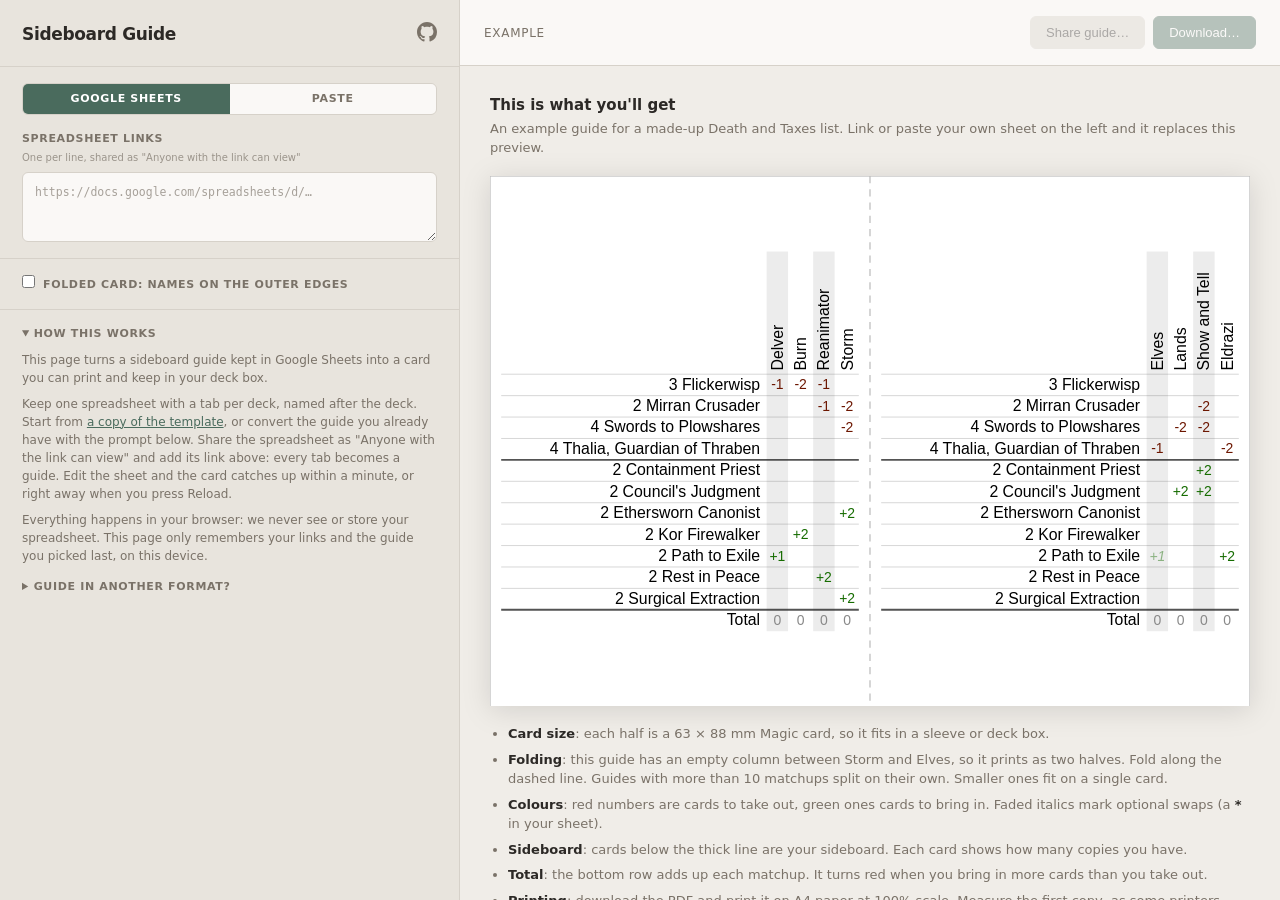
==== web/index.html @ 9b5c143d "Write the PDF by hand and put both downloads in one menu The PDF no longer loads jsPDF and svg2pdf.j" ====
<!DOCTYPE html>
<html lang="en">
<head>
  <meta charset="UTF-8">
  <meta name="viewport" content="width=device-width, initial-scale=1.0">
  <meta http-equiv="Content-Security-Policy" content="default-src 'self'; connect-src https://docs.google.com https://*.googleusercontent.com; style-src 'self' 'unsafe-inline'; img-src 'self' data:; base-uri 'none'">
  <title>MtG Sideboard Guide Generator</title>
  <link rel="stylesheet" href="style.css">
</head>
<body>
  <div class="app">

    <aside class="sidebar">
      <div class="sidebar-header">
        <h1>Sideboard Guide</h1>
        <a class="github-link" href="https://github.com/dgmora/MtG-Sideboard-Guides" target="_blank" rel="noopener" aria-label="Source code on GitHub" title="Source code on GitHub">
          <svg viewBox="0 0 16 16" width="20" height="20" aria-hidden="true"><path fill="currentColor" d="M8 0C3.58 0 0 3.58 0 8c0 3.54 2.29 6.53 5.47 7.59.4.07.55-.17.55-.38 0-.19-.01-.82-.01-1.49-2.01.37-2.53-.49-2.69-.94-.09-.23-.48-.94-.82-1.13-.28-.15-.68-.52-.01-.53.63-.01 1.08.58 1.23.82.72 1.21 1.87.87 2.33.66.07-.52.28-.87.51-1.07-1.78-.2-3.64-.89-3.64-3.95 0-.87.31-1.59.82-2.15-.08-.2-.36-1.02.08-2.12 0 0 .67-.21 2.2.82.64-.18 1.32-.27 2-.27.68 0 1.36.09 2 .27 1.53-1.04 2.2-.82 2.2-.82.44 1.1.16 1.92.08 2.12.51.56.82 1.27.82 2.15 0 3.07-1.87 3.75-3.65 3.95.29.25.54.73.54 1.48 0 1.07-.01 1.93-.01 2.2 0 .21.15.46.55.38A8.013 8.013 0 0016 8c0-4.42-3.58-8-8-8z"/></svg>
        </a>
      </div>

      <div class="source-toggle" role="radiogroup" aria-label="Source">
        <label><input type="radio" name="source" value="sheets" checked> Google Sheets</label>
        <label><input type="radio" name="source" value="paste"> Paste</label>
      </div>

      <div id="sheets-section" class="input-section">
        <label for="sheet-links">Spreadsheet links <span class="label-hint">One per line, shared as "Anyone with the link can view"</span></label>
        <textarea id="sheet-links" class="links" spellcheck="false" placeholder="https://docs.google.com/spreadsheets/d/…"></textarea>
        <p id="sheet-status" class="sheet-status" role="status"></p>
        <p id="sheet-updated" class="sheet-updated" hidden><span id="updated-at"></span> <button id="reload-btn" class="link-button" type="button">Reload</button></p>
      </div>

      <div id="paste-section" class="input-section" hidden>
        <label for="data-input">Sideboard guide <span class="label-hint">CSV, or just copy-paste from Google Sheets/Excel</span></label>
        <textarea id="data-input" spellcheck="false" placeholder="Paste your sheet here"></textarea>
      </div>

      <div class="controls">
        <div class="control-row" hidden>
          <label for="deck-select">Deck</label>
          <select id="deck-select"></select>
        </div>

        <label>
          <input type="checkbox" id="names-outside">
          Folded card: names on the outer edges
        </label>
      </div>

      <section class="format-guide">
        <details open>
          <summary>How this works</summary>
          <p>This page turns a sideboard guide kept in Google Sheets into a card you can print and keep in your deck box.</p>
          <p>Keep one spreadsheet with a tab per deck, named after the deck. Start from <a href="https://docs.google.com/spreadsheets/d/1WIR-tiN7BKEBCsWVLKuTYCNr0JvIB0LWAHgC8mqeYLI/copy" target="_blank" rel="noopener">a copy of the template</a>, or convert the guide you already have with the prompt below. Share the spreadsheet as "Anyone with the link can view" and add its link above: every tab becomes a guide. Edit the sheet and the card catches up within a minute, or right away when you press Reload.</p>
          <p>Everything happens in your browser: we never see or store your spreadsheet. This page only remembers your links and the guide you picked last, on this device.</p>
        </details>

        <details>
          <summary>Guide in another format?</summary>
          <p>An AI assistant like Claude or ChatGPT can convert it. Copy this prompt into a chat, then paste or upload your guide and your decklist with it: text, CSV, Excel or screenshots should all work.</p>
          <p>It replies with a CSV to import into a tab of your spreadsheet (File → Import) and a link that opens the guide on this page. Check that the link starts with this page's address before you open it.</p>
          <pre id="convert-prompt" class="prompt">Convert the sideboard guide I'm attaching into a CSV for my Magic: The Gathering deck. I'm also attaching my decklist.

Layout:
- First row: md,sb,Card, then one column per matchup, named after the opposing deck. If the guide differs on the play and on the draw, use two columns, like "Goblins (play)" and "Goblins (draw)".
- Then one row per card that goes in or out in any matchup: copies in the main deck (md), copies in the sideboard (sb), the card name as written in the decklist, then the change in each matchup.
- Main deck cards first, then one empty row, then sideboard cards. A card in both the main deck and the sideboard gets a single row in the main deck part, with both counts.
- Changes are whole numbers: 2 brings in two copies, -1 takes one out. Never write a + sign. Leave the cell empty when nothing changes.
- Add * after the number when the guide marks a swap as optional, like 1* or -1*.
- No total row. Put quotes around any value that contains a comma.
- Each matchup should bring in as many cards as it takes out. If the guide doesn't, keep what it says and tell me.

Reply with:
1. The CSV as a downloadable sideboard.csv file, which I'll import into Google Sheets. If you can't create files, put it in a code block instead.
2. This link with the CSV URL-encoded at the end: <span class="page-url"></span>?paste=
Write line breaks as %0A, spaces as %20, % as %25, + as %2B, &amp; as %26, # as %23, " as %22, ( as %28 and ) as %29. Use a code tool for this if you have one.</pre>
          <button id="copy-prompt" class="btn btn-secondary">Copy prompt</button>
        </details>
      </section>
    </aside>

    <main class="preview-area">
      <div class="preview-header">
        <span id="preview-label" class="preview-title">Preview</span>
        <div class="preview-actions">
          <button id="share-btn" class="btn btn-secondary" popovertarget="share-menu" disabled>Share guide…</button>
          <button id="download-btn" class="btn btn-primary" popovertarget="download-menu" disabled>Download…</button>
        </div>
      </div>

      <div id="download-menu" class="menu" popover>
        <p class="menu-title">Download this guide</p>
        <button id="download-pdf" class="menu-option">
          <span class="menu-option-name">PDF for printing</span>
          <span class="menu-option-text">An A4 page with the guide at its real size, 63 × 88 mm per card. Print it at 100% scale.</span>
        </button>
        <button id="download-svg" class="menu-option">
          <span class="menu-option-name">SVG for editing</span>
          <span class="menu-option-text">Open it in Inkscape or Illustrator to change how the guide looks.</span>
        </button>
      </div>

      <div id="share-menu" class="menu" popover>
        <p class="menu-title">Share this guide</p>
        <button id="share-live" class="menu-option">
          <span class="menu-option-name">Live link</span>
          <span class="menu-option-text">Opens your spreadsheet, so your later edits show up too. Anyone with the link can open the whole spreadsheet, every tab included.</span>
        </button>
        <button id="share-snapshot" class="menu-option">
          <span class="menu-option-name">Snapshot</span>
          <span class="menu-option-text">The guide as it is right now, stored in the link itself. Nobody sees your spreadsheet, and later edits don't show up.</span>
        </button>
      </div>

      <div id="svg-container" class="svg-container"></div>

      <template id="example-template">
        <div class="example">
          <div class="example-intro">
            <h2>This is what you'll get</h2>
            <p>An example guide for a made-up Death and Taxes list. Link or paste your own sheet on the left and it replaces this preview.</p>
          </div>
          <div class="example-card"></div>
          <ul class="example-notes">
            <li><b>Card size</b>: each half is a 63 × 88 mm Magic card, so it fits in a sleeve or deck box.</li>
            <li><b>Folding</b>: this guide has an empty column between Storm and Elves, so it prints as two halves. Fold along the dashed line. Guides with more than 10 matchups split on their own. Smaller ones fit on a single card.</li>
            <li><b>Colours</b>: red numbers are cards to take out, green ones cards to bring in. Faded italics mark optional swaps (a <b>*</b> in your sheet).</li>
            <li><b>Sideboard</b>: cards below the thick line are your sideboard. Each card shows how many copies you have.</li>
            <li><b>Total</b>: the bottom row adds up each matchup. It turns red when you bring in more cards than you take out.</li>
            <li><b>Printing</b>: download the PDF and print it on A4 paper at 100% scale. Measure the first copy, as some printers shrink it slightly. To edit the guide, download the SVG and open it in Inkscape or Illustrator.</li>
          </ul>
        </div>
      </template>
    </main>

  </div>
  <script src="guide.js"></script>
  <script src="pdf.js"></script>
  <script src="app.js"></script>
</body>
</html>
---- web/style.css ----
*, *::before, *::after {
  box-sizing: border-box;
  margin: 0;
  padding: 0;
}

:root {
  --bg:               #f0ede8;
  --panel:            #faf8f6;
  --border:           #d6d1c9;
  --text:             #2c2926;
  --text-muted:       #7a7268;
  --accent:           #4a6b5d;
  --accent-hover:     #3a5549;
  --accent-light:     #e8f0ec;
  --sidebar-bg:       #e8e4dd;
  --btn-sec-bg:       #d6d1c9;
  --shadow:           0 2px 14px rgba(0, 0, 0, 0.08);
}

html, body {
  height: 100%;
  font-size: 14px;
}

body {
  font-family: -apple-system, BlinkMacSystemFont, 'Segoe UI', system-ui, sans-serif;
  background: var(--bg);
  color: var(--text);
  line-height: 1.5;
}

/* ── Layout ──────────────────────────────────────────────────────────────── */

.app {
  display: flex;
  height: 100vh;
  overflow: hidden;
}

/* ── Sidebar ─────────────────────────────────────────────────────────────── */

.sidebar {
  width: 460px;
  flex-shrink: 0;
  background: var(--sidebar-bg);
  border-right: 1px solid var(--border);
  display: flex;
  flex-direction: column;
  overflow-y: auto;
}

.sidebar-header {
  position: relative;
  padding: 22px 22px 18px;
  border-bottom: 1px solid var(--border);
}

.sidebar-header h1 {
  font-size: 17px;
  font-weight: 600;
  letter-spacing: -0.02em;
  color: var(--text);
}

.github-link {
  position: absolute;
  top: 22px;
  right: 22px;
  color: var(--text-muted);
}

.github-link:hover {
  color: var(--text);
}

/* ── Controls ────────────────────────────────────────────────────────────── */

.controls {
  padding: 16px 22px;
  border-bottom: 1px solid var(--border);
  display: flex;
  flex-direction: column;
  gap: 12px;
}

.control-row:not([hidden]) {
  display: flex;
  flex-direction: column;
  gap: 5px;
}

label {
  display: flex;
  align-items: baseline;
  gap: 8px;
  font-size: 11px;
  font-weight: 600;
  color: var(--text-muted);
  text-transform: uppercase;
  letter-spacing: 0.06em;
}

.label-hint {
  font-size: 10px;
  font-weight: 400;
  text-transform: none;
  letter-spacing: 0;
  color: var(--text-muted);
  opacity: 0.7;
}

select {
  width: 100%;
  padding: 8px 32px 8px 10px;
  border: 1px solid var(--border);
  border-radius: 6px;
  background: var(--panel);
  color: var(--text);
  font-size: 13.5px;
  appearance: none;
  background-image: url("data:image/svg+xml,%3Csvg xmlns='http://www.w3.org/2000/svg' width='10' height='10' viewBox='0 0 10 10'%3E%3Cpath fill='%237a7268' d='M5 7L0 2h10z'/%3E%3C/svg%3E");
  background-repeat: no-repeat;
  background-position: right 11px center;
  cursor: pointer;
  transition: border-color 0.15s;
}

select:focus {
  outline: none;
  border-color: var(--accent);
}

/* ── Buttons ─────────────────────────────────────────────────────────────── */

.btn {
  padding: 8px 15px;
  border-radius: 6px;
  font-size: 13px;
  font-weight: 500;
  cursor: pointer;
  border: 1px solid transparent;
  transition: background 0.15s, border-color 0.15s, opacity 0.15s;
  white-space: nowrap;
}

.btn-primary {
  background: var(--accent);
  color: #fff;
  border-color: var(--accent);
}

.btn-primary:hover:not(:disabled) {
  background: var(--accent-hover);
  border-color: var(--accent-hover);
}

.btn-secondary {
  background: var(--btn-sec-bg);
  color: var(--text);
  border-color: var(--border);
}

.btn-secondary:hover:not(:disabled) {
  border-color: var(--accent);
}

.btn:disabled {
  opacity: 0.38;
  cursor: not-allowed;
}

/* ── Input ───────────────────────────────────────────────────────────────── */

.source-toggle {
  display: flex;
  flex-shrink: 0;
  margin: 16px 22px 0;
  border: 1px solid var(--border);
  border-radius: 6px;
  overflow: hidden;
}

.source-toggle label {
  flex: 1;
  justify-content: center;
  padding: 7px;
  background: var(--panel);
  cursor: pointer;
}

.source-toggle label:has(:checked) {
  background: var(--accent);
  color: #fff;
}

.source-toggle label:has(:focus-visible) {
  outline: 2px solid var(--accent-hover);
  outline-offset: -2px;
}

.source-toggle input {
  position: absolute;
  opacity: 0;
}

.input-section:not([hidden]) {
  display: flex;
  flex-direction: column;
  padding: 16px 22px;
  gap: 7px;
  border-bottom: 1px solid var(--border);
}

.input-section label {
  flex-direction: column;
  gap: 2px;
}

textarea {
  height: 110px;
  resize: vertical;
  white-space: pre;
  border: 1px solid var(--border);
  border-radius: 6px;
  padding: 10px 12px;
  font-family: 'SF Mono', 'Fira Code', 'Cascadia Code', 'Consolas', monospace;
  font-size: 11.5px;
  line-height: 1.65;
  color: var(--text);
  background: var(--panel);
  outline: none;
  transition: border-color 0.15s;
}

textarea.links {
  height: 70px;
}

.sheet-status:empty {
  display: none;
}

.sheet-status {
  font-size: 12px;
  color: #6C1600;
  overflow-wrap: anywhere;
}

.sheet-updated {
  font-size: 12px;
  color: var(--text-muted);
}

.link-button {
  padding: 0;
  border: none;
  background: none;
  color: var(--accent);
  font: inherit;
  text-decoration: underline;
  cursor: pointer;
}

.link-button:disabled {
  color: var(--text-muted);
  text-decoration: none;
  cursor: default;
}

textarea:focus {
  border-color: var(--accent);
}

textarea::placeholder {
  color: var(--text-muted);
  opacity: 0.65;
}

/* ── Format guide ────────────────────────────────────────────────────────── */

.format-guide {
  padding: 16px 22px 22px;
  font-size: 12px;
  color: var(--text-muted);
}

.format-guide summary {
  font-size: 11px;
  font-weight: 600;
  text-transform: uppercase;
  letter-spacing: 0.06em;
  margin-bottom: 8px;
  cursor: pointer;
}

.format-guide details + details {
  margin-top: 14px;
}

.format-guide p {
  margin-bottom: 8px;
}

.format-guide .prompt {
  max-height: 220px;
  overflow: auto;
  margin-bottom: 8px;
  padding: 8px 10px;
  border: 1px solid var(--border);
  border-radius: 6px;
  background: var(--panel);
  color: var(--text);
  font-size: 11px;
  white-space: pre-wrap;
}

.format-guide a {
  color: var(--accent);
}

/* ── Preview area ────────────────────────────────────────────────────────── */

.preview-area {
  flex: 1;
  display: flex;
  flex-direction: column;
  overflow: hidden;
  min-width: 0;
}

.preview-header {
  display: flex;
  align-items: center;
  justify-content: space-between;
  gap: 16px;
  padding: 16px 24px;
  border-bottom: 1px solid var(--border);
  background: var(--panel);
  flex-shrink: 0;
}

.preview-actions {
  display: flex;
  gap: 8px;
}

/* ── Menus ───────────────────────────────────────────────────────────────── */

.menu {
  inset: auto;
  top: 72px;
  right: 24px;
  width: min(340px, calc(100vw - 32px));
  margin: 0;
  padding: 14px;
  border: 1px solid var(--border);
  border-radius: 10px;
  background: var(--panel);
  color: var(--text);
  box-shadow: var(--shadow);
}

.menu:popover-open {
  display: flex;
  flex-direction: column;
  gap: 8px;
}

.menu-title {
  font-size: 11px;
  font-weight: 600;
  text-transform: uppercase;
  letter-spacing: 0.06em;
  color: var(--text-muted);
}

.menu-option {
  display: flex;
  flex-direction: column;
  gap: 3px;
  padding: 10px 12px;
  border: 1px solid var(--border);
  border-radius: 8px;
  background: var(--bg);
  color: inherit;
  font: inherit;
  text-align: left;
  cursor: pointer;
  transition: background 0.15s, border-color 0.15s;
}

.menu-option[hidden] {
  display: none;
}

.menu-option:hover,
.menu-option:focus-visible {
  border-color: var(--accent);
  background: var(--accent-light);
}

.menu-option-name {
  font-size: 13px;
  font-weight: 600;
}

.menu-option-text {
  font-size: 12px;
  line-height: 1.4;
  color: var(--text-muted);
}

.preview-title {
  font-size: 12px;
  font-weight: 500;
  color: var(--text-muted);
  text-transform: uppercase;
  letter-spacing: 0.06em;
}

.svg-container {
  flex: 1;
  overflow: auto;
  padding: 28px;
  display: flex;
  align-items: flex-start;
  justify-content: center;
}

.svg-container svg {
  width: 100%;
  height: 100%;
  filter: drop-shadow(0 4px 14px rgba(0, 0, 0, 0.12));
  display: block;
}

/* ── Example ─────────────────────────────────────────────────────────────── */

.example {
  max-width: 760px;
  width: 100%;
  display: flex;
  flex-direction: column;
  gap: 18px;
  color: var(--text-muted);
  font-size: 13px;
}

.example h2 {
  font-size: 15px;
  font-weight: 600;
  color: var(--text);
  margin-bottom: 2px;
}

.svg-container .example-card svg {
  height: auto;
}

.example-notes {
  padding-left: 18px;
  display: flex;
  flex-direction: column;
  gap: 6px;
}

.example-notes b {
  color: var(--text);
  font-weight: 600;
}

/* ── Empty state ─────────────────────────────────────────────────────────── */

.empty-state {
  display: flex;
  flex-direction: column;
  align-items: center;
  justify-content: center;
  gap: 10px;
  height: 100%;
  color: var(--text-muted);
  text-align: center;
  user-select: none;
}

.empty-icon {
  font-size: 36px;
  opacity: 0.25;
  line-height: 1;
  margin-bottom: 4px;
}

.empty-state p {
  font-size: 14px;
}

/* ── Narrow screens ──────────────────────────────────────────────────────── */

@media (max-width: 800px) {
  .app {
    flex-direction: column;
    height: auto;
    overflow: visible;
  }

  .sidebar {
    width: auto;
    border-right: none;
    border-bottom: 1px solid var(--border);
  }

  .preview-header {
    flex-wrap: wrap;
  }

  .svg-container {
    padding: 16px;
  }
}
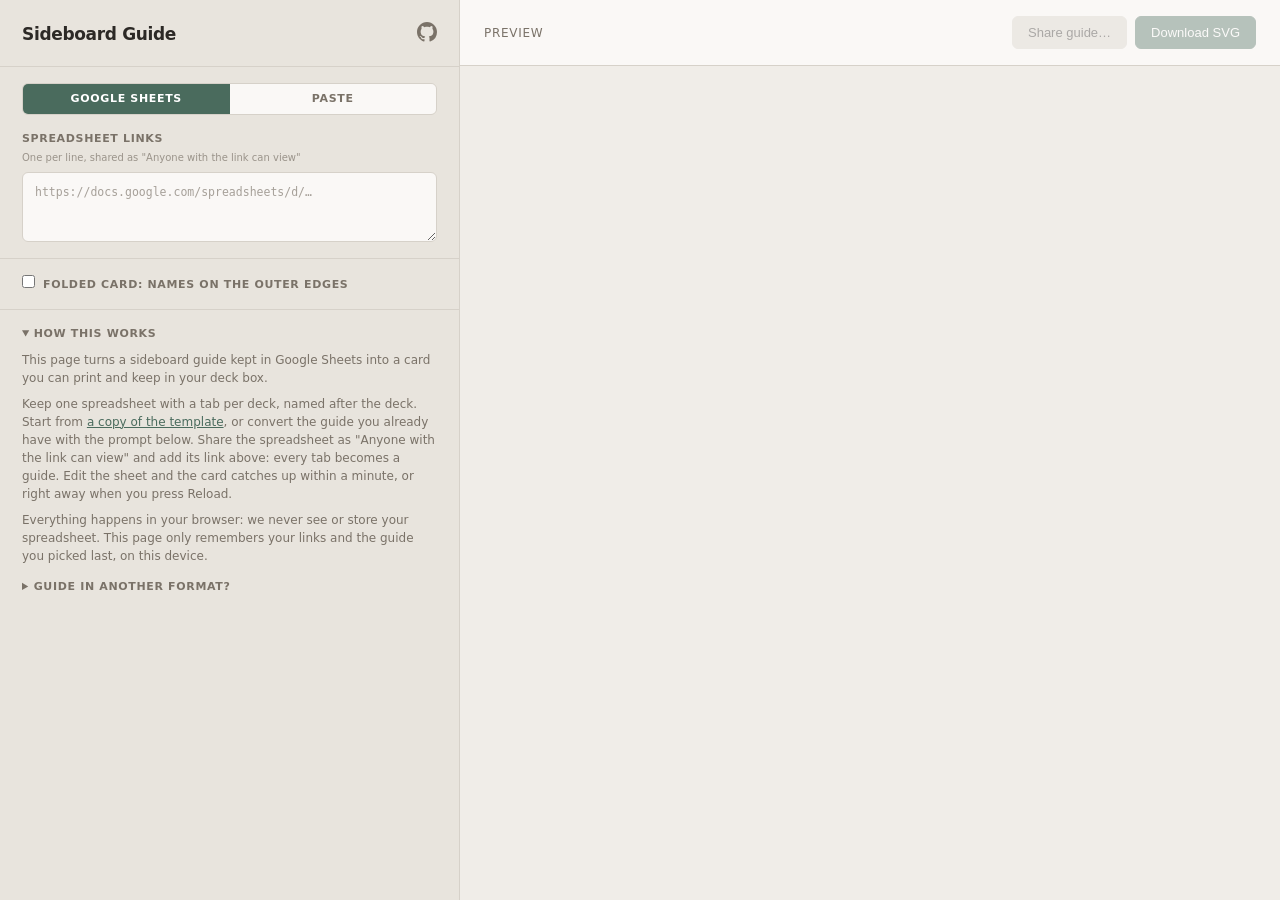
==== commit 36411dd4: "Add search and link-preview metadata to the page and README" ====
--- a/web/index.html
+++ b/web/index.html
@@ -4,7 +4,15 @@
   <meta charset="UTF-8">
   <meta name="viewport" content="width=device-width, initial-scale=1.0">
   <meta http-equiv="Content-Security-Policy" content="default-src 'self'; connect-src https://docs.google.com https://*.googleusercontent.com; style-src 'self' 'unsafe-inline'; img-src 'self' data:; base-uri 'none'">
-  <title>MtG Sideboard Guide Generator</title>
+  <title>MTG Sideboard Guide Template – Printable Card Generator</title>
+  <meta name="description" content="Free tool that turns a Google Sheets sideboard guide into a printable card for your Magic: The Gathering deck box.">
+  <link rel="canonical" href="https://dgmora.github.io/MtG-Sideboard-Guides/web/">
+  <meta property="og:type" content="website">
+  <meta property="og:url" content="https://dgmora.github.io/MtG-Sideboard-Guides/web/">
+  <meta property="og:title" content="MTG Sideboard Guide Template – Printable Card Generator">
+  <meta property="og:description" content="Turn a Google Sheets sideboard guide into a printable card for your Magic: The Gathering deck box.">
+  <meta property="og:image" content="https://dgmora.github.io/MtG-Sideboard-Guides/img/example_guide.png">
+  <meta name="twitter:card" content="summary_large_image">
   <link rel="stylesheet" href="style.css">
 </head>
 <body>
@@ -84,31 +92,19 @@
         <span id="preview-label" class="preview-title">Preview</span>
         <div class="preview-actions">
           <button id="share-btn" class="btn btn-secondary" popovertarget="share-menu" disabled>Share guide…</button>
-          <button id="download-btn" class="btn btn-primary" popovertarget="download-menu" disabled>Download…</button>
+          <button id="download-btn" class="btn btn-primary" disabled>Download SVG</button>
         </div>
       </div>
 
-      <div id="download-menu" class="menu" popover>
-        <p class="menu-title">Download this guide</p>
-        <button id="download-pdf" class="menu-option">
-          <span class="menu-option-name">PDF for printing</span>
-          <span class="menu-option-text">An A4 page with the guide at its real size, 63 × 88 mm per card. Print it at 100% scale.</span>
+      <div id="share-menu" class="share-menu" popover>
+        <p class="share-title">Share this guide</p>
+        <button id="share-live" class="share-option">
+          <span class="share-option-name">Live link</span>
+          <span class="share-option-text">Opens your spreadsheet, so your later edits show up too. Anyone with the link can open the whole spreadsheet, every tab included.</span>
         </button>
-        <button id="download-svg" class="menu-option">
-          <span class="menu-option-name">SVG for editing</span>
-          <span class="menu-option-text">Open it in Inkscape or Illustrator to change how the guide looks.</span>
-        </button>
-      </div>
-
-      <div id="share-menu" class="menu" popover>
-        <p class="menu-title">Share this guide</p>
-        <button id="share-live" class="menu-option">
-          <span class="menu-option-name">Live link</span>
-          <span class="menu-option-text">Opens your spreadsheet, so your later edits show up too. Anyone with the link can open the whole spreadsheet, every tab included.</span>
-        </button>
-        <button id="share-snapshot" class="menu-option">
-          <span class="menu-option-name">Snapshot</span>
-          <span class="menu-option-text">The guide as it is right now, stored in the link itself. Nobody sees your spreadsheet, and later edits don't show up.</span>
+        <button id="share-snapshot" class="share-option">
+          <span class="share-option-name">Snapshot</span>
+          <span class="share-option-text">The guide as it is right now, stored in the link itself. Nobody sees your spreadsheet, and later edits don't show up.</span>
         </button>
       </div>
 
@@ -127,7 +123,7 @@
             <li><b>Colours</b>: red numbers are cards to take out, green ones cards to bring in. Faded italics mark optional swaps (a <b>*</b> in your sheet).</li>
             <li><b>Sideboard</b>: cards below the thick line are your sideboard. Each card shows how many copies you have.</li>
             <li><b>Total</b>: the bottom row adds up each matchup. It turns red when you bring in more cards than you take out.</li>
-            <li><b>Printing</b>: download the PDF and print it on A4 paper at 100% scale. Measure the first copy, as some printers shrink it slightly. To edit the guide, download the SVG and open it in Inkscape or Illustrator.</li>
+            <li><b>Printing</b>: download the SVG, open it in your browser and print at 100% scale ("Actual size", not "Fit to page"). Measure the first copy, as some printers shrink it slightly. Google Docs can't keep the size. To edit the guide, open the SVG in Inkscape or Illustrator.</li>
           </ul>
         </div>
       </template>
@@ -135,7 +131,6 @@
 
   </div>
   <script src="guide.js"></script>
-  <script src="pdf.js"></script>
   <script src="app.js"></script>
 </body>
 </html>
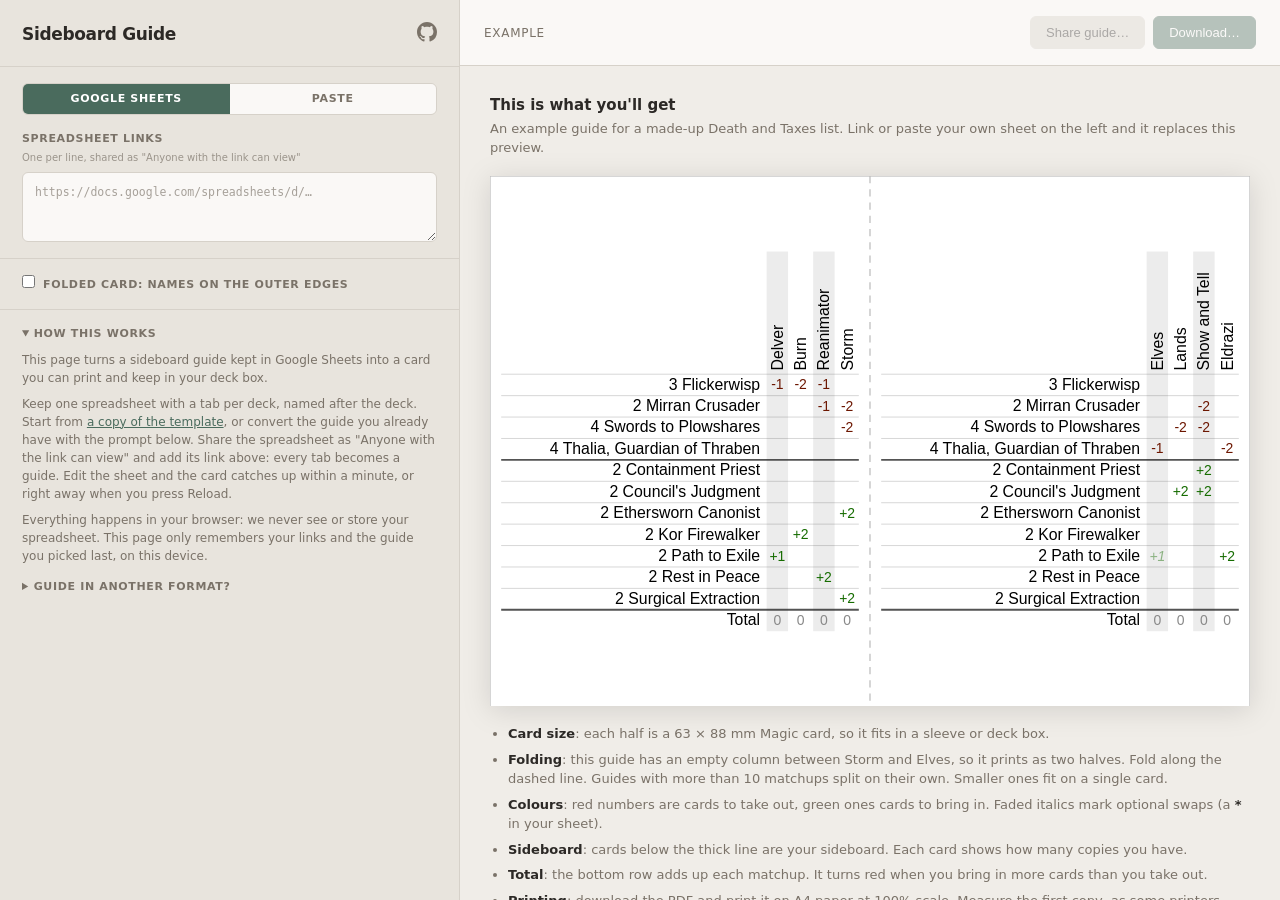
==== commit d452f360: "Say the SVG download can be printed too" ====
--- a/web/index.html
+++ b/web/index.html
@@ -4,15 +4,7 @@
   <meta charset="UTF-8">
   <meta name="viewport" content="width=device-width, initial-scale=1.0">
   <meta http-equiv="Content-Security-Policy" content="default-src 'self'; connect-src https://docs.google.com https://*.googleusercontent.com; style-src 'self' 'unsafe-inline'; img-src 'self' data:; base-uri 'none'">
-  <title>MTG Sideboard Guide Template – Printable Card Generator</title>
-  <meta name="description" content="Free tool that turns a Google Sheets sideboard guide into a printable card for your Magic: The Gathering deck box.">
-  <link rel="canonical" href="https://dgmora.github.io/MtG-Sideboard-Guides/web/">
-  <meta property="og:type" content="website">
-  <meta property="og:url" content="https://dgmora.github.io/MtG-Sideboard-Guides/web/">
-  <meta property="og:title" content="MTG Sideboard Guide Template – Printable Card Generator">
-  <meta property="og:description" content="Turn a Google Sheets sideboard guide into a printable card for your Magic: The Gathering deck box.">
-  <meta property="og:image" content="https://dgmora.github.io/MtG-Sideboard-Guides/img/example_guide.png">
-  <meta name="twitter:card" content="summary_large_image">
+  <title>MtG Sideboard Guide Generator</title>
   <link rel="stylesheet" href="style.css">
 </head>
 <body>
@@ -92,19 +84,31 @@
         <span id="preview-label" class="preview-title">Preview</span>
         <div class="preview-actions">
           <button id="share-btn" class="btn btn-secondary" popovertarget="share-menu" disabled>Share guide…</button>
-          <button id="download-btn" class="btn btn-primary" disabled>Download SVG</button>
+          <button id="download-btn" class="btn btn-primary" popovertarget="download-menu" disabled>Download…</button>
         </div>
       </div>
 
-      <div id="share-menu" class="share-menu" popover>
-        <p class="share-title">Share this guide</p>
-        <button id="share-live" class="share-option">
-          <span class="share-option-name">Live link</span>
-          <span class="share-option-text">Opens your spreadsheet, so your later edits show up too. Anyone with the link can open the whole spreadsheet, every tab included.</span>
+      <div id="download-menu" class="menu" popover>
+        <p class="menu-title">Download this guide</p>
+        <button id="download-pdf" class="menu-option">
+          <span class="menu-option-name">PDF for printing</span>
+          <span class="menu-option-text">An A4 page with the guide at its real size, 63 × 88 mm per card. Print it at 100% scale.</span>
         </button>
-        <button id="share-snapshot" class="share-option">
-          <span class="share-option-name">Snapshot</span>
-          <span class="share-option-text">The guide as it is right now, stored in the link itself. Nobody sees your spreadsheet, and later edits don't show up.</span>
+        <button id="download-svg" class="menu-option">
+          <span class="menu-option-name">SVG</span>
+          <span class="menu-option-text">The same guide as a vector image. Print it from your browser at 100% scale, or edit it in Inkscape or Illustrator.</span>
+        </button>
+      </div>
+
+      <div id="share-menu" class="menu" popover>
+        <p class="menu-title">Share this guide</p>
+        <button id="share-live" class="menu-option">
+          <span class="menu-option-name">Live link</span>
+          <span class="menu-option-text">Opens your spreadsheet, so your later edits show up too. Anyone with the link can open the whole spreadsheet, every tab included.</span>
+        </button>
+        <button id="share-snapshot" class="menu-option">
+          <span class="menu-option-name">Snapshot</span>
+          <span class="menu-option-text">The guide as it is right now, stored in the link itself. Nobody sees your spreadsheet, and later edits don't show up.</span>
         </button>
       </div>
 
@@ -123,7 +127,7 @@
             <li><b>Colours</b>: red numbers are cards to take out, green ones cards to bring in. Faded italics mark optional swaps (a <b>*</b> in your sheet).</li>
             <li><b>Sideboard</b>: cards below the thick line are your sideboard. Each card shows how many copies you have.</li>
             <li><b>Total</b>: the bottom row adds up each matchup. It turns red when you bring in more cards than you take out.</li>
-            <li><b>Printing</b>: download the SVG, open it in your browser and print at 100% scale ("Actual size", not "Fit to page"). Measure the first copy, as some printers shrink it slightly. Google Docs can't keep the size. To edit the guide, open the SVG in Inkscape or Illustrator.</li>
+            <li><b>Printing</b>: download the PDF and print it on A4 paper at 100% scale. Measure the first copy, as some printers shrink it slightly. To edit the guide, download the SVG and open it in Inkscape or Illustrator.</li>
           </ul>
         </div>
       </template>
@@ -131,6 +135,7 @@
 
   </div>
   <script src="guide.js"></script>
+  <script src="pdf.js"></script>
   <script src="app.js"></script>
 </body>
 </html>
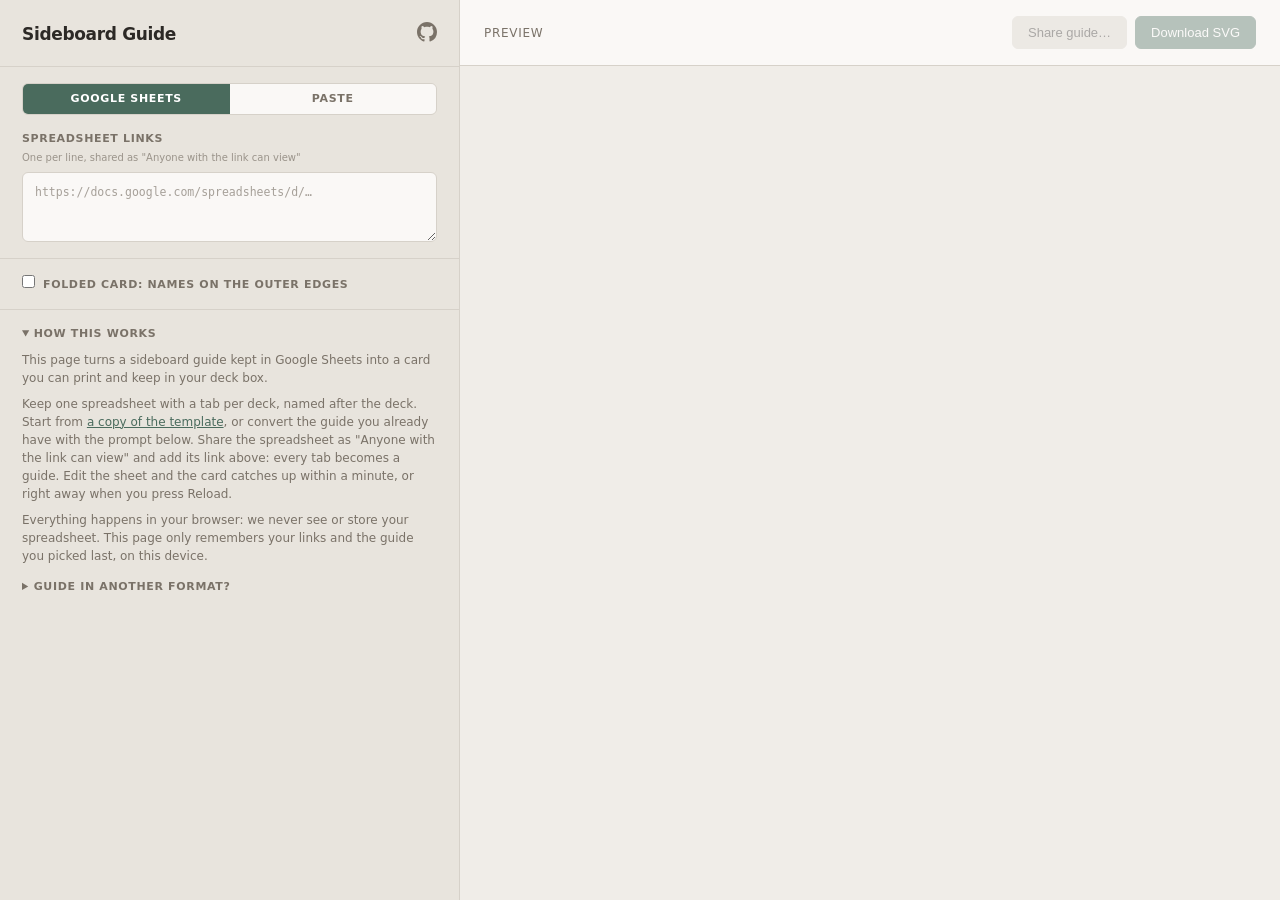
==== commit 773df2a5: "Merge pull request #4 from dgmora/feature/copy-update Add search and link-preview metadata to the pa" ====
--- a/web/index.html
+++ b/web/index.html
@@ -4,7 +4,15 @@
   <meta charset="UTF-8">
   <meta name="viewport" content="width=device-width, initial-scale=1.0">
   <meta http-equiv="Content-Security-Policy" content="default-src 'self'; connect-src https://docs.google.com https://*.googleusercontent.com; style-src 'self' 'unsafe-inline'; img-src 'self' data:; base-uri 'none'">
-  <title>MtG Sideboard Guide Generator</title>
+  <title>MTG Sideboard Guide Template – Printable Card Generator</title>
+  <meta name="description" content="Free tool that turns a Google Sheets sideboard guide into a printable card for your Magic: The Gathering deck box.">
+  <link rel="canonical" href="https://dgmora.github.io/MtG-Sideboard-Guides/web/">
+  <meta property="og:type" content="website">
+  <meta property="og:url" content="https://dgmora.github.io/MtG-Sideboard-Guides/web/">
+  <meta property="og:title" content="MTG Sideboard Guide Template – Printable Card Generator">
+  <meta property="og:description" content="Turn a Google Sheets sideboard guide into a printable card for your Magic: The Gathering deck box.">
+  <meta property="og:image" content="https://dgmora.github.io/MtG-Sideboard-Guides/img/example_guide.png">
+  <meta name="twitter:card" content="summary_large_image">
   <link rel="stylesheet" href="style.css">
 </head>
 <body>
@@ -84,31 +92,19 @@
         <span id="preview-label" class="preview-title">Preview</span>
         <div class="preview-actions">
           <button id="share-btn" class="btn btn-secondary" popovertarget="share-menu" disabled>Share guide…</button>
-          <button id="download-btn" class="btn btn-primary" popovertarget="download-menu" disabled>Download…</button>
+          <button id="download-btn" class="btn btn-primary" disabled>Download SVG</button>
         </div>
       </div>
 
-      <div id="download-menu" class="menu" popover>
-        <p class="menu-title">Download this guide</p>
-        <button id="download-pdf" class="menu-option">
-          <span class="menu-option-name">PDF for printing</span>
-          <span class="menu-option-text">An A4 page with the guide at its real size, 63 × 88 mm per card. Print it at 100% scale.</span>
+      <div id="share-menu" class="share-menu" popover>
+        <p class="share-title">Share this guide</p>
+        <button id="share-live" class="share-option">
+          <span class="share-option-name">Live link</span>
+          <span class="share-option-text">Opens your spreadsheet, so your later edits show up too. Anyone with the link can open the whole spreadsheet, every tab included.</span>
         </button>
-        <button id="download-svg" class="menu-option">
-          <span class="menu-option-name">SVG</span>
-          <span class="menu-option-text">The same guide as a vector image. Print it from your browser at 100% scale, or edit it in Inkscape or Illustrator.</span>
-        </button>
-      </div>
-
-      <div id="share-menu" class="menu" popover>
-        <p class="menu-title">Share this guide</p>
-        <button id="share-live" class="menu-option">
-          <span class="menu-option-name">Live link</span>
-          <span class="menu-option-text">Opens your spreadsheet, so your later edits show up too. Anyone with the link can open the whole spreadsheet, every tab included.</span>
-        </button>
-        <button id="share-snapshot" class="menu-option">
-          <span class="menu-option-name">Snapshot</span>
-          <span class="menu-option-text">The guide as it is right now, stored in the link itself. Nobody sees your spreadsheet, and later edits don't show up.</span>
+        <button id="share-snapshot" class="share-option">
+          <span class="share-option-name">Snapshot</span>
+          <span class="share-option-text">The guide as it is right now, stored in the link itself. Nobody sees your spreadsheet, and later edits don't show up.</span>
         </button>
       </div>
 
@@ -127,7 +123,7 @@
             <li><b>Colours</b>: red numbers are cards to take out, green ones cards to bring in. Faded italics mark optional swaps (a <b>*</b> in your sheet).</li>
             <li><b>Sideboard</b>: cards below the thick line are your sideboard. Each card shows how many copies you have.</li>
             <li><b>Total</b>: the bottom row adds up each matchup. It turns red when you bring in more cards than you take out.</li>
-            <li><b>Printing</b>: download the PDF and print it on A4 paper at 100% scale. Measure the first copy, as some printers shrink it slightly. To edit the guide, download the SVG and open it in Inkscape or Illustrator.</li>
+            <li><b>Printing</b>: download the SVG, open it in your browser and print at 100% scale ("Actual size", not "Fit to page"). Measure the first copy, as some printers shrink it slightly. Google Docs can't keep the size. To edit the guide, open the SVG in Inkscape or Illustrator.</li>
           </ul>
         </div>
       </template>
@@ -135,7 +131,6 @@
 
   </div>
   <script src="guide.js"></script>
-  <script src="pdf.js"></script>
   <script src="app.js"></script>
 </body>
 </html>
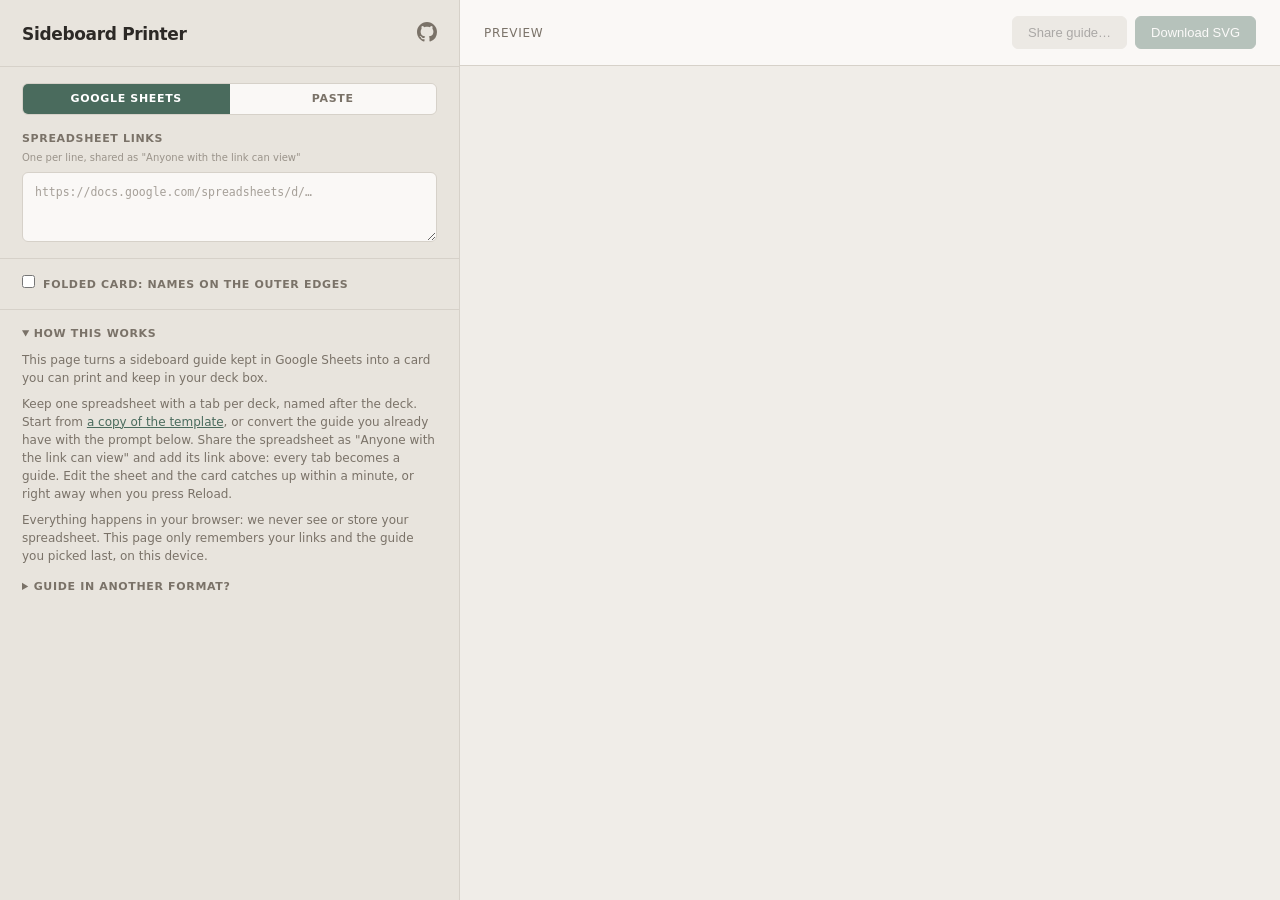
==== commit 06f94330: "Rename the project to Sideboard Printer" ====
--- a/web/index.html
+++ b/web/index.html
@@ -4,14 +4,14 @@
   <meta charset="UTF-8">
   <meta name="viewport" content="width=device-width, initial-scale=1.0">
   <meta http-equiv="Content-Security-Policy" content="default-src 'self'; connect-src https://docs.google.com https://*.googleusercontent.com; style-src 'self' 'unsafe-inline'; img-src 'self' data:; base-uri 'none'">
-  <title>MTG Sideboard Guide Template – Printable Card Generator</title>
-  <meta name="description" content="Free tool that turns a Google Sheets sideboard guide into a printable card for your Magic: The Gathering deck box.">
-  <link rel="canonical" href="https://dgmora.github.io/MtG-Sideboard-Guides/web/">
+  <title>Sideboard Printer – Printable Sideboard Guide Template</title>
+  <meta name="description" content="Free tool that turns a Google Sheets sideboard guide into a printable card for your deck box, for Magic: The Gathering and other card games.">
+  <link rel="canonical" href="https://dgmora.github.io/sideboard-printer/web/">
   <meta property="og:type" content="website">
-  <meta property="og:url" content="https://dgmora.github.io/MtG-Sideboard-Guides/web/">
-  <meta property="og:title" content="MTG Sideboard Guide Template – Printable Card Generator">
-  <meta property="og:description" content="Turn a Google Sheets sideboard guide into a printable card for your Magic: The Gathering deck box.">
-  <meta property="og:image" content="https://dgmora.github.io/MtG-Sideboard-Guides/img/example_guide.png">
+  <meta property="og:url" content="https://dgmora.github.io/sideboard-printer/web/">
+  <meta property="og:title" content="Sideboard Printer – Printable Sideboard Guide Template">
+  <meta property="og:description" content="Turn a Google Sheets sideboard guide into a printable card for your deck box, for Magic: The Gathering and other card games.">
+  <meta property="og:image" content="https://dgmora.github.io/sideboard-printer/img/example_guide.png">
   <meta name="twitter:card" content="summary_large_image">
   <link rel="stylesheet" href="style.css">
 </head>
@@ -20,8 +20,8 @@
 
     <aside class="sidebar">
       <div class="sidebar-header">
-        <h1>Sideboard Guide</h1>
-        <a class="github-link" href="https://github.com/dgmora/MtG-Sideboard-Guides" target="_blank" rel="noopener" aria-label="Source code on GitHub" title="Source code on GitHub">
+        <h1>Sideboard Printer</h1>
+        <a class="github-link" href="https://github.com/dgmora/sideboard-printer" target="_blank" rel="noopener" aria-label="Source code on GitHub" title="Source code on GitHub">
           <svg viewBox="0 0 16 16" width="20" height="20" aria-hidden="true"><path fill="currentColor" d="M8 0C3.58 0 0 3.58 0 8c0 3.54 2.29 6.53 5.47 7.59.4.07.55-.17.55-.38 0-.19-.01-.82-.01-1.49-2.01.37-2.53-.49-2.69-.94-.09-.23-.48-.94-.82-1.13-.28-.15-.68-.52-.01-.53.63-.01 1.08.58 1.23.82.72 1.21 1.87.87 2.33.66.07-.52.28-.87.51-1.07-1.78-.2-3.64-.89-3.64-3.95 0-.87.31-1.59.82-2.15-.08-.2-.36-1.02.08-2.12 0 0 .67-.21 2.2.82.64-.18 1.32-.27 2-.27.68 0 1.36.09 2 .27 1.53-1.04 2.2-.82 2.2-.82.44 1.1.16 1.92.08 2.12.51.56.82 1.27.82 2.15 0 3.07-1.87 3.75-3.65 3.95.29.25.54.73.54 1.48 0 1.07-.01 1.93-.01 2.2 0 .21.15.46.55.38A8.013 8.013 0 0016 8c0-4.42-3.58-8-8-8z"/></svg>
         </a>
       </div>
@@ -67,7 +67,7 @@
           <summary>Guide in another format?</summary>
           <p>An AI assistant like Claude or ChatGPT can convert it. Copy this prompt into a chat, then paste or upload your guide and your decklist with it: text, CSV, Excel or screenshots should all work.</p>
           <p>It replies with a CSV to import into a tab of your spreadsheet (File → Import) and a link that opens the guide on this page. Check that the link starts with this page's address before you open it.</p>
-          <pre id="convert-prompt" class="prompt">Convert the sideboard guide I'm attaching into a CSV for my Magic: The Gathering deck. I'm also attaching my decklist.
+          <pre id="convert-prompt" class="prompt">Convert the sideboard guide I'm attaching into a CSV for my deck. I'm also attaching my decklist.
 
 Layout:
 - First row: md,sb,Card, then one column per matchup, named after the opposing deck. If the guide differs on the play and on the draw, use two columns, like "Goblins (play)" and "Goblins (draw)".
@@ -118,7 +118,7 @@
           </div>
           <div class="example-card"></div>
           <ul class="example-notes">
-            <li><b>Card size</b>: each half is a 63 × 88 mm Magic card, so it fits in a sleeve or deck box.</li>
+            <li><b>Card size</b>: each half is a standard 63 × 88 mm card, so it fits in a sleeve or deck box.</li>
             <li><b>Folding</b>: this guide has an empty column between Storm and Elves, so it prints as two halves. Fold along the dashed line. Guides with more than 10 matchups split on their own. Smaller ones fit on a single card.</li>
             <li><b>Colours</b>: red numbers are cards to take out, green ones cards to bring in. Faded italics mark optional swaps (a <b>*</b> in your sheet).</li>
             <li><b>Sideboard</b>: cards below the thick line are your sideboard. Each card shows how many copies you have.</li>
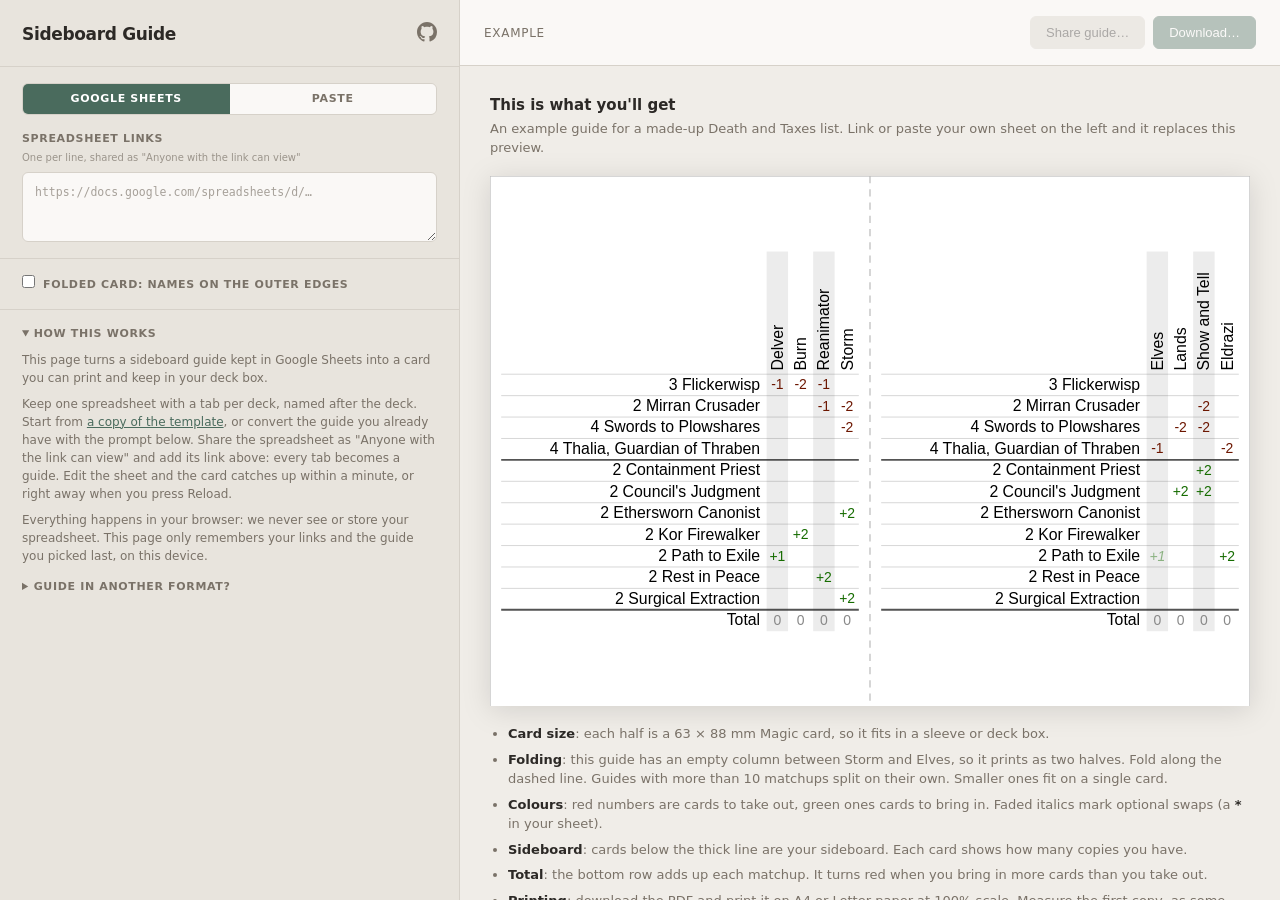
==== commit 67bca204: "Say the PDF prints on Letter paper too" ====
--- a/web/index.html
+++ b/web/index.html
@@ -4,15 +4,7 @@
   <meta charset="UTF-8">
   <meta name="viewport" content="width=device-width, initial-scale=1.0">
   <meta http-equiv="Content-Security-Policy" content="default-src 'self'; connect-src https://docs.google.com https://*.googleusercontent.com; style-src 'self' 'unsafe-inline'; img-src 'self' data:; base-uri 'none'">
-  <title>Sideboard Printer – Printable Sideboard Guide Template</title>
-  <meta name="description" content="Free tool that turns a Google Sheets sideboard guide into a printable card for your deck box, for Magic: The Gathering and other card games.">
-  <link rel="canonical" href="https://dgmora.github.io/sideboard-printer/web/">
-  <meta property="og:type" content="website">
-  <meta property="og:url" content="https://dgmora.github.io/sideboard-printer/web/">
-  <meta property="og:title" content="Sideboard Printer – Printable Sideboard Guide Template">
-  <meta property="og:description" content="Turn a Google Sheets sideboard guide into a printable card for your deck box, for Magic: The Gathering and other card games.">
-  <meta property="og:image" content="https://dgmora.github.io/sideboard-printer/img/example_guide.png">
-  <meta name="twitter:card" content="summary_large_image">
+  <title>MtG Sideboard Guide Generator</title>
   <link rel="stylesheet" href="style.css">
 </head>
 <body>
@@ -20,8 +12,8 @@
 
     <aside class="sidebar">
       <div class="sidebar-header">
-        <h1>Sideboard Printer</h1>
-        <a class="github-link" href="https://github.com/dgmora/sideboard-printer" target="_blank" rel="noopener" aria-label="Source code on GitHub" title="Source code on GitHub">
+        <h1>Sideboard Guide</h1>
+        <a class="github-link" href="https://github.com/dgmora/MtG-Sideboard-Guides" target="_blank" rel="noopener" aria-label="Source code on GitHub" title="Source code on GitHub">
           <svg viewBox="0 0 16 16" width="20" height="20" aria-hidden="true"><path fill="currentColor" d="M8 0C3.58 0 0 3.58 0 8c0 3.54 2.29 6.53 5.47 7.59.4.07.55-.17.55-.38 0-.19-.01-.82-.01-1.49-2.01.37-2.53-.49-2.69-.94-.09-.23-.48-.94-.82-1.13-.28-.15-.68-.52-.01-.53.63-.01 1.08.58 1.23.82.72 1.21 1.87.87 2.33.66.07-.52.28-.87.51-1.07-1.78-.2-3.64-.89-3.64-3.95 0-.87.31-1.59.82-2.15-.08-.2-.36-1.02.08-2.12 0 0 .67-.21 2.2.82.64-.18 1.32-.27 2-.27.68 0 1.36.09 2 .27 1.53-1.04 2.2-.82 2.2-.82.44 1.1.16 1.92.08 2.12.51.56.82 1.27.82 2.15 0 3.07-1.87 3.75-3.65 3.95.29.25.54.73.54 1.48 0 1.07-.01 1.93-.01 2.2 0 .21.15.46.55.38A8.013 8.013 0 0016 8c0-4.42-3.58-8-8-8z"/></svg>
         </a>
       </div>
@@ -67,7 +59,7 @@
           <summary>Guide in another format?</summary>
           <p>An AI assistant like Claude or ChatGPT can convert it. Copy this prompt into a chat, then paste or upload your guide and your decklist with it: text, CSV, Excel or screenshots should all work.</p>
           <p>It replies with a CSV to import into a tab of your spreadsheet (File → Import) and a link that opens the guide on this page. Check that the link starts with this page's address before you open it.</p>
-          <pre id="convert-prompt" class="prompt">Convert the sideboard guide I'm attaching into a CSV for my deck. I'm also attaching my decklist.
+          <pre id="convert-prompt" class="prompt">Convert the sideboard guide I'm attaching into a CSV for my Magic: The Gathering deck. I'm also attaching my decklist.
 
 Layout:
 - First row: md,sb,Card, then one column per matchup, named after the opposing deck. If the guide differs on the play and on the draw, use two columns, like "Goblins (play)" and "Goblins (draw)".
@@ -92,19 +84,31 @@
         <span id="preview-label" class="preview-title">Preview</span>
         <div class="preview-actions">
           <button id="share-btn" class="btn btn-secondary" popovertarget="share-menu" disabled>Share guide…</button>
-          <button id="download-btn" class="btn btn-primary" disabled>Download SVG</button>
+          <button id="download-btn" class="btn btn-primary" popovertarget="download-menu" disabled>Download…</button>
         </div>
       </div>
 
-      <div id="share-menu" class="share-menu" popover>
-        <p class="share-title">Share this guide</p>
-        <button id="share-live" class="share-option">
-          <span class="share-option-name">Live link</span>
-          <span class="share-option-text">Opens your spreadsheet, so your later edits show up too. Anyone with the link can open the whole spreadsheet, every tab included.</span>
+      <div id="download-menu" class="menu" popover>
+        <p class="menu-title">Download this guide</p>
+        <button id="download-pdf" class="menu-option">
+          <span class="menu-option-name">PDF for printing</span>
+          <span class="menu-option-text">The guide at its real size, 63 × 88 mm per card. Print it on A4 or Letter paper at 100% scale.</span>
         </button>
-        <button id="share-snapshot" class="share-option">
-          <span class="share-option-name">Snapshot</span>
-          <span class="share-option-text">The guide as it is right now, stored in the link itself. Nobody sees your spreadsheet, and later edits don't show up.</span>
+        <button id="download-svg" class="menu-option">
+          <span class="menu-option-name">SVG</span>
+          <span class="menu-option-text">The same guide as a vector image. Print it from your browser at 100% scale, or edit it in Inkscape or Illustrator.</span>
+        </button>
+      </div>
+
+      <div id="share-menu" class="menu" popover>
+        <p class="menu-title">Share this guide</p>
+        <button id="share-live" class="menu-option">
+          <span class="menu-option-name">Live link</span>
+          <span class="menu-option-text">Opens your spreadsheet, so your later edits show up too. Anyone with the link can open the whole spreadsheet, every tab included.</span>
+        </button>
+        <button id="share-snapshot" class="menu-option">
+          <span class="menu-option-name">Snapshot</span>
+          <span class="menu-option-text">The guide as it is right now, stored in the link itself. Nobody sees your spreadsheet, and later edits don't show up.</span>
         </button>
       </div>
 
@@ -118,12 +122,12 @@
           </div>
           <div class="example-card"></div>
           <ul class="example-notes">
-            <li><b>Card size</b>: each half is a standard 63 × 88 mm card, so it fits in a sleeve or deck box.</li>
+            <li><b>Card size</b>: each half is a 63 × 88 mm Magic card, so it fits in a sleeve or deck box.</li>
             <li><b>Folding</b>: this guide has an empty column between Storm and Elves, so it prints as two halves. Fold along the dashed line. Guides with more than 10 matchups split on their own. Smaller ones fit on a single card.</li>
             <li><b>Colours</b>: red numbers are cards to take out, green ones cards to bring in. Faded italics mark optional swaps (a <b>*</b> in your sheet).</li>
             <li><b>Sideboard</b>: cards below the thick line are your sideboard. Each card shows how many copies you have.</li>
             <li><b>Total</b>: the bottom row adds up each matchup. It turns red when you bring in more cards than you take out.</li>
-            <li><b>Printing</b>: download the SVG, open it in your browser and print at 100% scale ("Actual size", not "Fit to page"). Measure the first copy, as some printers shrink it slightly. Google Docs can't keep the size. To edit the guide, open the SVG in Inkscape or Illustrator.</li>
+            <li><b>Printing</b>: download the PDF and print it on A4 or Letter paper at 100% scale. Measure the first copy, as some printers shrink it slightly. To edit the guide, download the SVG and open it in Inkscape or Illustrator.</li>
           </ul>
         </div>
       </template>
@@ -131,6 +135,7 @@
 
   </div>
   <script src="guide.js"></script>
+  <script src="pdf.js"></script>
   <script src="app.js"></script>
 </body>
 </html>
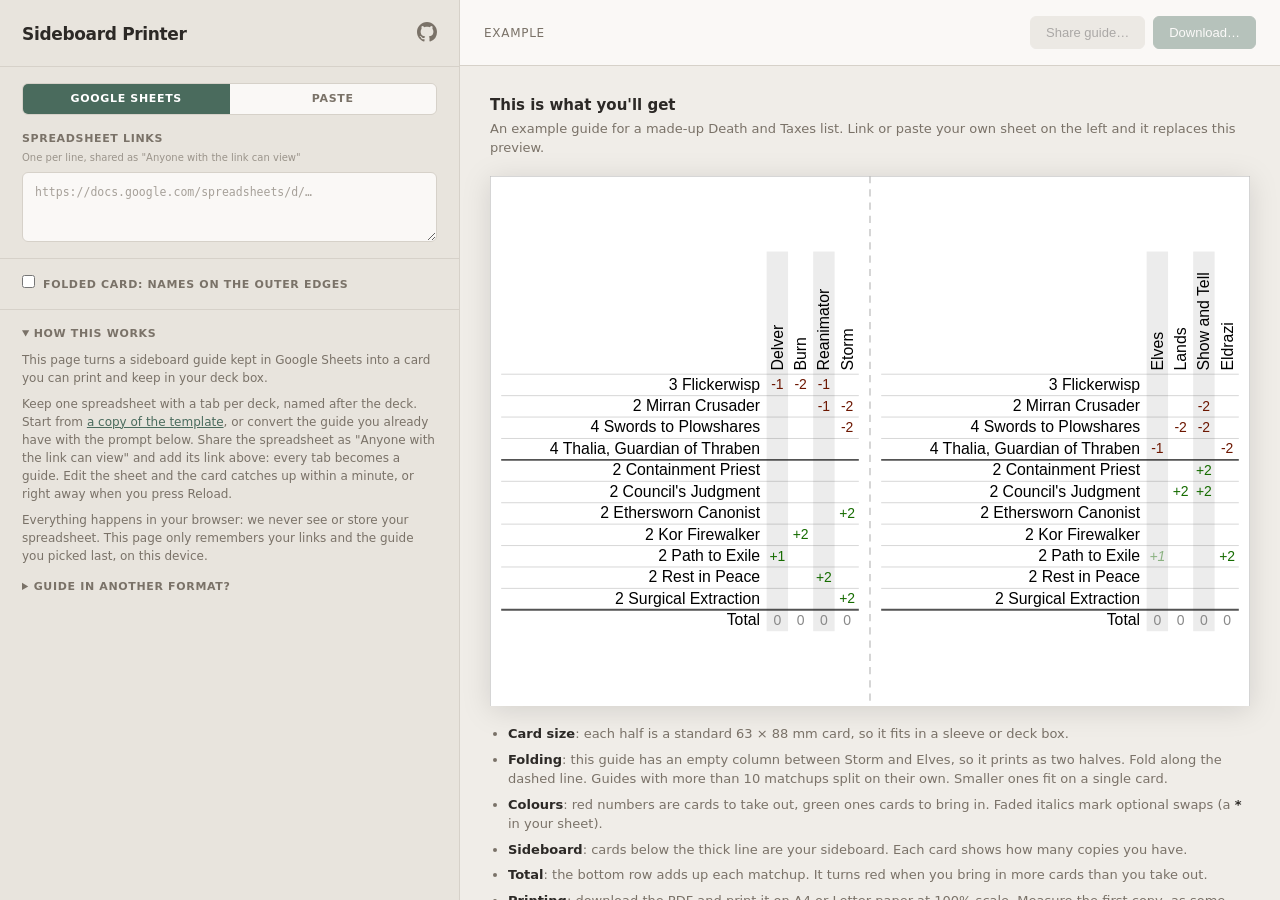
==== commit f02c3c2a: "Merge master into feature/print-ready-pdf-export" ====
--- a/web/index.html
+++ b/web/index.html
@@ -4,7 +4,15 @@
   <meta charset="UTF-8">
   <meta name="viewport" content="width=device-width, initial-scale=1.0">
   <meta http-equiv="Content-Security-Policy" content="default-src 'self'; connect-src https://docs.google.com https://*.googleusercontent.com; style-src 'self' 'unsafe-inline'; img-src 'self' data:; base-uri 'none'">
-  <title>MtG Sideboard Guide Generator</title>
+  <title>Sideboard Printer – Printable Sideboard Guide Template</title>
+  <meta name="description" content="Free tool that turns a Google Sheets sideboard guide into a printable card for your deck box, for Magic: The Gathering and other card games.">
+  <link rel="canonical" href="https://dgmora.github.io/sideboard-printer/web/">
+  <meta property="og:type" content="website">
+  <meta property="og:url" content="https://dgmora.github.io/sideboard-printer/web/">
+  <meta property="og:title" content="Sideboard Printer – Printable Sideboard Guide Template">
+  <meta property="og:description" content="Turn a Google Sheets sideboard guide into a printable card for your deck box, for Magic: The Gathering and other card games.">
+  <meta property="og:image" content="https://dgmora.github.io/sideboard-printer/img/example_guide.png">
+  <meta name="twitter:card" content="summary_large_image">
   <link rel="stylesheet" href="style.css">
 </head>
 <body>
@@ -12,8 +20,8 @@
 
     <aside class="sidebar">
       <div class="sidebar-header">
-        <h1>Sideboard Guide</h1>
-        <a class="github-link" href="https://github.com/dgmora/MtG-Sideboard-Guides" target="_blank" rel="noopener" aria-label="Source code on GitHub" title="Source code on GitHub">
+        <h1>Sideboard Printer</h1>
+        <a class="github-link" href="https://github.com/dgmora/sideboard-printer" target="_blank" rel="noopener" aria-label="Source code on GitHub" title="Source code on GitHub">
           <svg viewBox="0 0 16 16" width="20" height="20" aria-hidden="true"><path fill="currentColor" d="M8 0C3.58 0 0 3.58 0 8c0 3.54 2.29 6.53 5.47 7.59.4.07.55-.17.55-.38 0-.19-.01-.82-.01-1.49-2.01.37-2.53-.49-2.69-.94-.09-.23-.48-.94-.82-1.13-.28-.15-.68-.52-.01-.53.63-.01 1.08.58 1.23.82.72 1.21 1.87.87 2.33.66.07-.52.28-.87.51-1.07-1.78-.2-3.64-.89-3.64-3.95 0-.87.31-1.59.82-2.15-.08-.2-.36-1.02.08-2.12 0 0 .67-.21 2.2.82.64-.18 1.32-.27 2-.27.68 0 1.36.09 2 .27 1.53-1.04 2.2-.82 2.2-.82.44 1.1.16 1.92.08 2.12.51.56.82 1.27.82 2.15 0 3.07-1.87 3.75-3.65 3.95.29.25.54.73.54 1.48 0 1.07-.01 1.93-.01 2.2 0 .21.15.46.55.38A8.013 8.013 0 0016 8c0-4.42-3.58-8-8-8z"/></svg>
         </a>
       </div>
@@ -59,7 +67,7 @@
           <summary>Guide in another format?</summary>
           <p>An AI assistant like Claude or ChatGPT can convert it. Copy this prompt into a chat, then paste or upload your guide and your decklist with it: text, CSV, Excel or screenshots should all work.</p>
           <p>It replies with a CSV to import into a tab of your spreadsheet (File → Import) and a link that opens the guide on this page. Check that the link starts with this page's address before you open it.</p>
-          <pre id="convert-prompt" class="prompt">Convert the sideboard guide I'm attaching into a CSV for my Magic: The Gathering deck. I'm also attaching my decklist.
+          <pre id="convert-prompt" class="prompt">Convert the sideboard guide I'm attaching into a CSV for my deck. I'm also attaching my decklist.
 
 Layout:
 - First row: md,sb,Card, then one column per matchup, named after the opposing deck. If the guide differs on the play and on the draw, use two columns, like "Goblins (play)" and "Goblins (draw)".
@@ -122,7 +130,7 @@
           </div>
           <div class="example-card"></div>
           <ul class="example-notes">
-            <li><b>Card size</b>: each half is a 63 × 88 mm Magic card, so it fits in a sleeve or deck box.</li>
+            <li><b>Card size</b>: each half is a standard 63 × 88 mm card, so it fits in a sleeve or deck box.</li>
             <li><b>Folding</b>: this guide has an empty column between Storm and Elves, so it prints as two halves. Fold along the dashed line. Guides with more than 10 matchups split on their own. Smaller ones fit on a single card.</li>
             <li><b>Colours</b>: red numbers are cards to take out, green ones cards to bring in. Faded italics mark optional swaps (a <b>*</b> in your sheet).</li>
             <li><b>Sideboard</b>: cards below the thick line are your sideboard. Each card shows how many copies you have.</li>
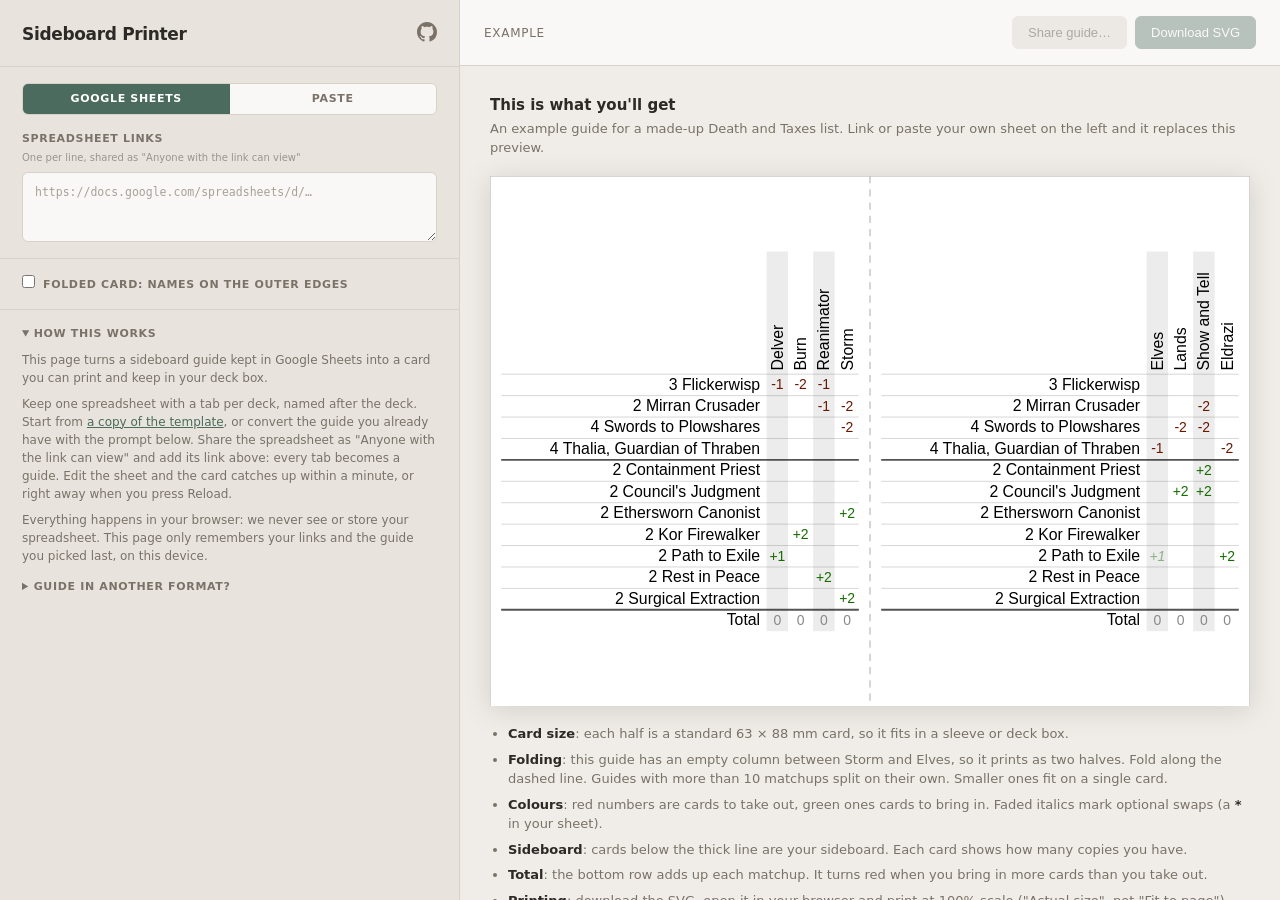
==== commit a990a92c: "Serve the app from the site root Old /web/ links redirect to the root, keeping their query string an" ====
--- a/web/index.html
+++ b/web/index.html
@@ -1,149 +1,4 @@
 <!DOCTYPE html>
-<html lang="en">
-<head>
-  <meta charset="UTF-8">
-  <meta name="viewport" content="width=device-width, initial-scale=1.0">
-  <meta http-equiv="Content-Security-Policy" content="default-src 'self'; connect-src https://docs.google.com https://*.googleusercontent.com; style-src 'self' 'unsafe-inline'; img-src 'self' data:; base-uri 'none'">
-  <title>Sideboard Printer – Printable Sideboard Guide Template</title>
-  <meta name="description" content="Free tool that turns a Google Sheets sideboard guide into a printable card for your deck box, for Magic: The Gathering and other card games.">
-  <link rel="canonical" href="https://dgmora.github.io/sideboard-printer/web/">
-  <meta property="og:type" content="website">
-  <meta property="og:url" content="https://dgmora.github.io/sideboard-printer/web/">
-  <meta property="og:title" content="Sideboard Printer – Printable Sideboard Guide Template">
-  <meta property="og:description" content="Turn a Google Sheets sideboard guide into a printable card for your deck box, for Magic: The Gathering and other card games.">
-  <meta property="og:image" content="https://dgmora.github.io/sideboard-printer/img/example_guide.png">
-  <meta name="twitter:card" content="summary_large_image">
-  <link rel="stylesheet" href="style.css">
-</head>
-<body>
-  <div class="app">
-
-    <aside class="sidebar">
-      <div class="sidebar-header">
-        <h1>Sideboard Printer</h1>
-        <a class="github-link" href="https://github.com/dgmora/sideboard-printer" target="_blank" rel="noopener" aria-label="Source code on GitHub" title="Source code on GitHub">
-          <svg viewBox="0 0 16 16" width="20" height="20" aria-hidden="true"><path fill="currentColor" d="M8 0C3.58 0 0 3.58 0 8c0 3.54 2.29 6.53 5.47 7.59.4.07.55-.17.55-.38 0-.19-.01-.82-.01-1.49-2.01.37-2.53-.49-2.69-.94-.09-.23-.48-.94-.82-1.13-.28-.15-.68-.52-.01-.53.63-.01 1.08.58 1.23.82.72 1.21 1.87.87 2.33.66.07-.52.28-.87.51-1.07-1.78-.2-3.64-.89-3.64-3.95 0-.87.31-1.59.82-2.15-.08-.2-.36-1.02.08-2.12 0 0 .67-.21 2.2.82.64-.18 1.32-.27 2-.27.68 0 1.36.09 2 .27 1.53-1.04 2.2-.82 2.2-.82.44 1.1.16 1.92.08 2.12.51.56.82 1.27.82 2.15 0 3.07-1.87 3.75-3.65 3.95.29.25.54.73.54 1.48 0 1.07-.01 1.93-.01 2.2 0 .21.15.46.55.38A8.013 8.013 0 0016 8c0-4.42-3.58-8-8-8z"/></svg>
-        </a>
-      </div>
-
-      <div class="source-toggle" role="radiogroup" aria-label="Source">
-        <label><input type="radio" name="source" value="sheets" checked> Google Sheets</label>
-        <label><input type="radio" name="source" value="paste"> Paste</label>
-      </div>
-
-      <div id="sheets-section" class="input-section">
-        <label for="sheet-links">Spreadsheet links <span class="label-hint">One per line, shared as "Anyone with the link can view"</span></label>
-        <textarea id="sheet-links" class="links" spellcheck="false" placeholder="https://docs.google.com/spreadsheets/d/…"></textarea>
-        <p id="sheet-status" class="sheet-status" role="status"></p>
-        <p id="sheet-updated" class="sheet-updated" hidden><span id="updated-at"></span> <button id="reload-btn" class="link-button" type="button">Reload</button></p>
-      </div>
-
-      <div id="paste-section" class="input-section" hidden>
-        <label for="data-input">Sideboard guide <span class="label-hint">CSV, or just copy-paste from Google Sheets/Excel</span></label>
-        <textarea id="data-input" spellcheck="false" placeholder="Paste your sheet here"></textarea>
-      </div>
-
-      <div class="controls">
-        <div class="control-row" hidden>
-          <label for="deck-select">Deck</label>
-          <select id="deck-select"></select>
-        </div>
-
-        <label>
-          <input type="checkbox" id="names-outside">
-          Folded card: names on the outer edges
-        </label>
-      </div>
-
-      <section class="format-guide">
-        <details open>
-          <summary>How this works</summary>
-          <p>This page turns a sideboard guide kept in Google Sheets into a card you can print and keep in your deck box.</p>
-          <p>Keep one spreadsheet with a tab per deck, named after the deck. Start from <a href="https://docs.google.com/spreadsheets/d/1WIR-tiN7BKEBCsWVLKuTYCNr0JvIB0LWAHgC8mqeYLI/copy" target="_blank" rel="noopener">a copy of the template</a>, or convert the guide you already have with the prompt below. Share the spreadsheet as "Anyone with the link can view" and add its link above: every tab becomes a guide. Edit the sheet and the card catches up within a minute, or right away when you press Reload.</p>
-          <p>Everything happens in your browser: we never see or store your spreadsheet. This page only remembers your links and the guide you picked last, on this device.</p>
-        </details>
-
-        <details>
-          <summary>Guide in another format?</summary>
-          <p>An AI assistant like Claude or ChatGPT can convert it. Copy this prompt into a chat, then paste or upload your guide and your decklist with it: text, CSV, Excel or screenshots should all work.</p>
-          <p>It replies with a CSV to import into a tab of your spreadsheet (File → Import) and a link that opens the guide on this page. Check that the link starts with this page's address before you open it.</p>
-          <pre id="convert-prompt" class="prompt">Convert the sideboard guide I'm attaching into a CSV for my deck. I'm also attaching my decklist.
-
-Layout:
-- First row: md,sb,Card, then one column per matchup, named after the opposing deck. If the guide differs on the play and on the draw, use two columns, like "Goblins (play)" and "Goblins (draw)".
-- Then one row per card that goes in or out in any matchup: copies in the main deck (md), copies in the sideboard (sb), the card name as written in the decklist, then the change in each matchup.
-- Main deck cards first, then one empty row, then sideboard cards. A card in both the main deck and the sideboard gets a single row in the main deck part, with both counts.
-- Changes are whole numbers: 2 brings in two copies, -1 takes one out. Never write a + sign. Leave the cell empty when nothing changes.
-- Add * after the number when the guide marks a swap as optional, like 1* or -1*.
-- No total row. Put quotes around any value that contains a comma.
-- Each matchup should bring in as many cards as it takes out. If the guide doesn't, keep what it says and tell me.
-
-Reply with:
-1. The CSV as a downloadable sideboard.csv file, which I'll import into Google Sheets. If you can't create files, put it in a code block instead.
-2. This link with the CSV URL-encoded at the end: <span class="page-url"></span>?paste=
-Write line breaks as %0A, spaces as %20, % as %25, + as %2B, &amp; as %26, # as %23, " as %22, ( as %28 and ) as %29. Use a code tool for this if you have one.</pre>
-          <button id="copy-prompt" class="btn btn-secondary">Copy prompt</button>
-        </details>
-      </section>
-    </aside>
-
-    <main class="preview-area">
-      <div class="preview-header">
-        <span id="preview-label" class="preview-title">Preview</span>
-        <div class="preview-actions">
-          <button id="share-btn" class="btn btn-secondary" popovertarget="share-menu" disabled>Share guide…</button>
-          <button id="download-btn" class="btn btn-primary" popovertarget="download-menu" disabled>Download…</button>
-        </div>
-      </div>
-
-      <div id="download-menu" class="menu" popover>
-        <p class="menu-title">Download this guide</p>
-        <button id="download-pdf" class="menu-option">
-          <span class="menu-option-name">PDF for printing</span>
-          <span class="menu-option-text">The guide at its real size, 63 × 88 mm per card. Print it on A4 or Letter paper at 100% scale.</span>
-        </button>
-        <button id="download-svg" class="menu-option">
-          <span class="menu-option-name">SVG</span>
-          <span class="menu-option-text">The same guide as a vector image. Print it from your browser at 100% scale, or edit it in Inkscape or Illustrator.</span>
-        </button>
-      </div>
-
-      <div id="share-menu" class="menu" popover>
-        <p class="menu-title">Share this guide</p>
-        <button id="share-live" class="menu-option">
-          <span class="menu-option-name">Live link</span>
-          <span class="menu-option-text">Opens your spreadsheet, so your later edits show up too. Anyone with the link can open the whole spreadsheet, every tab included.</span>
-        </button>
-        <button id="share-snapshot" class="menu-option">
-          <span class="menu-option-name">Snapshot</span>
-          <span class="menu-option-text">The guide as it is right now, stored in the link itself. Nobody sees your spreadsheet, and later edits don't show up.</span>
-        </button>
-      </div>
-
-      <div id="svg-container" class="svg-container"></div>
-
-      <template id="example-template">
-        <div class="example">
-          <div class="example-intro">
-            <h2>This is what you'll get</h2>
-            <p>An example guide for a made-up Death and Taxes list. Link or paste your own sheet on the left and it replaces this preview.</p>
-          </div>
-          <div class="example-card"></div>
-          <ul class="example-notes">
-            <li><b>Card size</b>: each half is a standard 63 × 88 mm card, so it fits in a sleeve or deck box.</li>
-            <li><b>Folding</b>: this guide has an empty column between Storm and Elves, so it prints as two halves. Fold along the dashed line. Guides with more than 10 matchups split on their own. Smaller ones fit on a single card.</li>
-            <li><b>Colours</b>: red numbers are cards to take out, green ones cards to bring in. Faded italics mark optional swaps (a <b>*</b> in your sheet).</li>
-            <li><b>Sideboard</b>: cards below the thick line are your sideboard. Each card shows how many copies you have.</li>
-            <li><b>Total</b>: the bottom row adds up each matchup. It turns red when you bring in more cards than you take out.</li>
-            <li><b>Printing</b>: download the PDF and print it on A4 or Letter paper at 100% scale. Measure the first copy, as some printers shrink it slightly. To edit the guide, download the SVG and open it in Inkscape or Illustrator.</li>
-          </ul>
-        </div>
-      </template>
-    </main>
-
-  </div>
-  <script src="guide.js"></script>
-  <script src="pdf.js"></script>
-  <script src="app.js"></script>
-</body>
-</html>
+<link rel="canonical" href="https://dgmora.github.io/sideboard-printer/">
+<script>location.replace('../' + location.search + location.hash)</script>
+<a href="../">Sideboard Printer</a>
